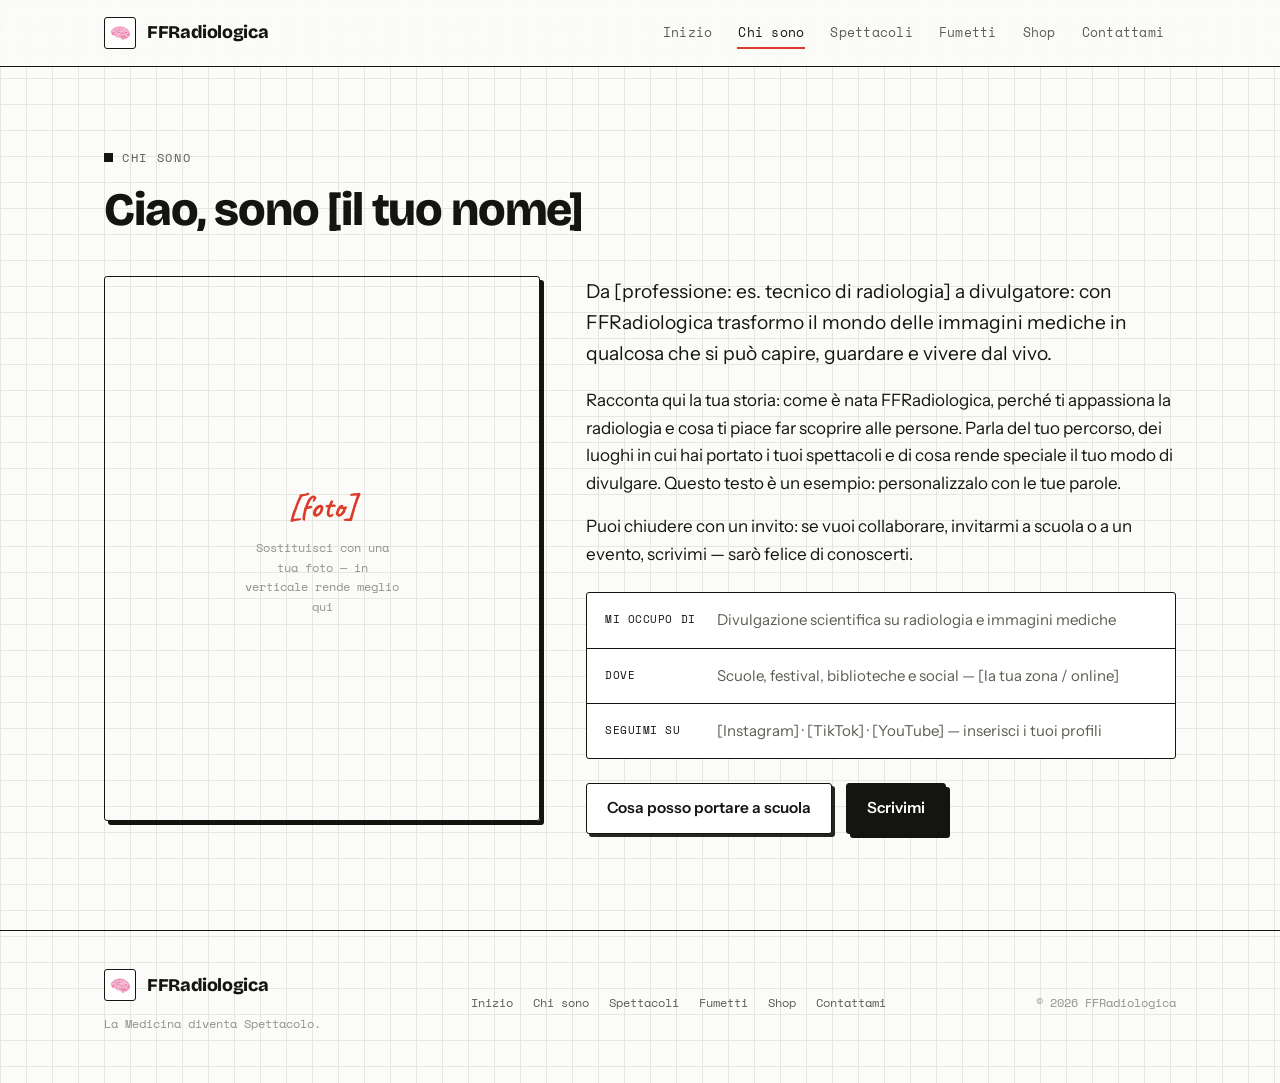
==== chi-sono.html @ 93a7fdf9 "Aggiornamento sito nuova struttura" ====
<!doctype html>
<html lang="it">
<head>
<meta charset="utf-8" />
<meta name="viewport" content="width=device-width, initial-scale=1" />
<title>FFRadiologica - Chi sono</title>
<meta name="description" content="FFRadiologica: divulgazione della medicina e della scienza con spettacoli dal vivo, video, fumetti e oggetti a tema." />
<link rel="icon" href="logo.png" />
<link rel="preconnect" href="https://fonts.googleapis.com" />
<link rel="preconnect" href="https://fonts.gstatic.com" crossorigin />
<link href="https://fonts.googleapis.com/css2?family=Bricolage+Grotesque:opsz,wght@12..96,400..800&family=Caveat:wght@500;600;700&family=Instrument+Sans:wght@400;500;600&family=Space+Mono:wght@400;700&display=swap" rel="stylesheet" />
<link rel="stylesheet" href="style.css" />
</head>
<body>

<header>
  <nav class="nav wrap">
    <a class="brand" href="index.html" aria-label="FFRadiologica - home">
      <span class="brand-mark" aria-hidden="true">
        <img class="brand-logo" src="logo.png" alt="">
      </span>
      <span>FFRadiologica</span>
    </a>
    <div class="menu" id="menu">
      <a href="index.html">Inizio</a>
      <a href="chi-sono.html" class="active">Chi sono</a>
      <a href="spettacoli.html">Spettacoli</a>
      <a href="fumetti.html">Fumetti</a>
      <a href="shop.html">Shop</a>
      <a href="contatti.html">Contattami</a>
    </div>
    <button class="burger" id="burger" aria-label="Apri il menu" aria-expanded="false">
      <svg viewBox="0 0 24 24" fill="none" stroke="currentColor" stroke-width="2" stroke-linecap="round"><line x1="4" y1="7" x2="20" y2="7"/><line x1="4" y1="12" x2="20" y2="12"/><line x1="4" y1="17" x2="20" y2="17"/></svg>
    </button>
  </nav>
</header>

<main>
<section class="page is-active" id="chisono">
  <div class="wrap">
    <div class="sec-head"><span class="eyebrow">Chi sono</span><h2>Ciao, sono [il tuo nome]</h2></div>
    <div class="about-grid">
      <div class="portrait"><div class="ph"><b>[foto]</b>Sostituisci con una tua foto — in verticale rende meglio qui</div></div>
      <div>
        <p class="lead" style="color:var(--ink);margin-bottom:18px">Da [professione: es. tecnico di radiologia] a divulgatore: con FFRadiologica trasformo il mondo delle immagini mediche in qualcosa che si può capire, guardare e vivere dal vivo.</p>
        <p>Racconta qui la tua storia: come è nata FFRadiologica, perché ti appassiona la radiologia e cosa ti piace far scoprire alle persone. Parla del tuo percorso, dei luoghi in cui hai portato i tuoi spettacoli e di cosa rende speciale il tuo modo di divulgare. Questo testo è un esempio: personalizzalo con le tue parole.</p>
        <p>Puoi chiudere con un invito: se vuoi collaborare, invitarmi a scuola o a un evento, scrivimi — sarò felice di conoscerti.</p>
        <div class="facts">
          <div class="fact"><span class="k">MI OCCUPO DI</span><span class="v">Divulgazione scientifica su radiologia e immagini mediche</span></div>
          <div class="fact"><span class="k">DOVE</span><span class="v">Scuole, festival, biblioteche e social — [la tua zona / online]</span></div>
          <div class="fact"><span class="k">SEGUIMI SU</span><span class="v">[Instagram] · [TikTok] · [YouTube] — inserisci i tuoi profili</span></div>
        </div>
        <div class="cta-row" style="margin-top:24px">
          <a class="btn btn-ghost" href="spettacoli.html">Cosa posso portare a scuola</a>
          <a class="btn btn-primary" href="contatti.html">Scrivimi</a>
        </div>
      </div>
    </div>
  </div>
</section>
</main>

<footer>
  <div class="wrap foot">
    <div>
      <div class="brand" style="cursor:default;margin-bottom:8px">
        <span class="brand-mark" aria-hidden="true"><img class="brand-logo" src="logo.png" alt=""></span>
        <span>FFRadiologica</span>
      </div>
      <small>La Medicina diventa Spettacolo.</small>
    </div>
    <nav class="foot-nav" aria-label="Navigazione a pie di pagina">
      <a href="index.html">Inizio</a><a href="chi-sono.html">Chi sono</a><a href="spettacoli.html">Spettacoli</a><a href="fumetti.html">Fumetti</a><a href="shop.html">Shop</a><a href="contatti.html">Contattami</a>
    </nav>
    <small>© 2026 FFRadiologica</small>
  </div>
</footer>

<script src="script.js"></script>
</body>
</html>
---- style.css ----
:root{
    --paper:#FBFBF9;
    --grid:#E7E7E1;
    --ink:#141410;
    --ink-2:#3A3A34;
    --ink-dim:#5C5C54;
    --ink-faint:#93938A;
    --line:#141410;
    --red:#DB3B28;
    --radius:3px;
    --maxw:1120px;
    --shadow:4px 4px 0 rgba(20,20,15,1);
    --shadow-sm:3px 3px 0 rgba(20,20,15,.92);
    --ease:cubic-bezier(.2,.7,.3,1);
  }
  *{box-sizing:border-box}
  html{scroll-behavior:smooth}
  body{
    margin:0;
    color:var(--ink);
    background-color:var(--paper);
    background-image:
      linear-gradient(var(--grid) 1px, transparent 1px),
      linear-gradient(90deg, var(--grid) 1px, transparent 1px);
    background-size:26px 26px;
    font-family:"Instrument Sans", system-ui, -apple-system, sans-serif;
    font-size:17px;line-height:1.62;
    -webkit-font-smoothing:antialiased;overflow-x:hidden;
  }
  a{color:inherit;text-decoration:none}
  img{max-width:100%;display:block}
  .wrap{width:100%;max-width:var(--maxw);margin:0 auto;padding:0 24px}
  .mono{font-family:"Space Mono",monospace}

  .eyebrow{
    font-family:"Space Mono",monospace;font-size:12px;letter-spacing:.14em;text-transform:uppercase;
    color:var(--ink-dim);display:inline-flex;align-items:center;gap:9px;
  }
  .eyebrow::before{content:"";width:9px;height:9px;background:var(--ink);flex:0 0 auto}

  h1,h2,h3{font-family:"Bricolage Grotesque",sans-serif;font-weight:800;line-height:1.02;margin:0;letter-spacing:-.025em}
  h1{font-size:clamp(2.5rem,6.6vw,4.7rem)}
  h2{font-size:clamp(1.9rem,3.8vw,2.9rem)}
  h3{font-size:1.2rem;font-weight:700;letter-spacing:-.015em}
  p{margin:0 0 1rem}
  .lead{font-size:clamp(1.05rem,1.5vw,1.2rem);color:var(--ink-dim);max-width:60ch}

  /* hand annotations */
  .hand{font-family:"Caveat",cursive;color:var(--red);font-weight:600;line-height:1}

  /* ---------- Header ---------- */
  header{position:sticky;top:0;z-index:60;background:rgba(251,251,249,.86);backdrop-filter:blur(6px);border-bottom:1.5px solid var(--ink)}
  .nav{display:flex;align-items:center;justify-content:space-between;height:66px}
  .brand{display:flex;align-items:center;gap:11px;font-family:"Bricolage Grotesque";font-weight:800;font-size:1.12rem;letter-spacing:-.02em;background:none;border:0;color:var(--ink);cursor:pointer;padding:0}
  .brand-mark{width:32px;height:32px;flex:0 0 auto;background:#fff;border:1.5px solid var(--ink);border-radius:var(--radius);display:grid;place-items:center}
  .brand-mark svg{width:19px;height:19px}
  .brand-logo{width:24px;height:24px;object-fit:contain}

  .menu{display:flex;align-items:center;gap:2px}
  .menu a{
    position:relative;font-family:"Space Mono",monospace;font-size:12.5px;letter-spacing:.02em;
    color:var(--ink-dim);padding:8px 12px;transition:color .18s var(--ease);
  }
  .menu a:hover{color:var(--ink)}
  .menu a.active{color:var(--ink)}
  .menu a.active::after{content:"";position:absolute;left:11px;right:11px;bottom:2px;height:2.5px;background:var(--red)}

  .burger{display:none;background:#fff;border:1.5px solid var(--ink);border-radius:var(--radius);width:42px;height:38px;cursor:pointer;color:var(--ink);align-items:center;justify-content:center}
  .burger svg{width:22px;height:22px}

  /* ---------- Buttons ---------- */
  .btn{
    display:inline-flex;align-items:center;gap:9px;cursor:pointer;
    font-family:"Instrument Sans";font-weight:600;font-size:.96rem;
    padding:12px 20px;border-radius:var(--radius);border:1.5px solid var(--ink);
    transition:transform .13s var(--ease),box-shadow .13s var(--ease),background .15s var(--ease),color .15s var(--ease);
  }
  .btn svg{width:16px;height:16px}
  .btn-primary{background:var(--ink);color:#fff;box-shadow:var(--shadow)}
  .btn-primary:hover{transform:translate(2px,2px);box-shadow:2px 2px 0 rgba(20,20,15,1)}
  .btn-primary:active{transform:translate(4px,4px);box-shadow:0 0 0 rgba(20,20,15,1)}
  .btn-donate{background:var(--red);color:#fff;box-shadow:var(--shadow)}
  .btn-donate:hover{transform:translate(2px,2px);box-shadow:2px 2px 0 rgba(20,20,15,1)}
  .btn-donate:active{transform:translate(4px,4px);box-shadow:0 0 0 rgba(20,20,15,1)}
  .btn-ghost{background:#fff;color:var(--ink);box-shadow:var(--shadow-sm)}
  .btn-ghost:hover{transform:translate(2px,2px);box-shadow:1px 1px 0 rgba(20,20,15,1)}
  .btn-ghost:active{transform:translate(3px,3px);box-shadow:0 0 0}

  /* ---------- Pages ---------- */
  main{min-height:calc(100vh - 66px)}
  .page{display:block;animation:fade .4s var(--ease)}
  @keyframes fade{from{opacity:0;transform:translateY(8px)}to{opacity:1;transform:none}}
  section{padding:76px 0}

  /* ---------- Hero ---------- */
  .hero{padding-top:64px;padding-bottom:56px}
  .hero-grid{display:grid;grid-template-columns:1.05fr .95fr;gap:56px;align-items:center}
  .hero h1{margin:20px 0 22px}
  .circled{position:relative;display:inline-block;white-space:nowrap;z-index:0}
  .circled::after{
    content:"";position:absolute;left:-.08em;right:-.08em;bottom:.04em;height:.46em;
    background:#F7D84A;z-index:-1;transform:scaleX(1);transform-origin:left center;
  }
  .cta-row{display:flex;flex-wrap:wrap;gap:14px;margin-top:30px}
  .foot-hint{margin-top:26px;color:var(--ink-faint);font-family:"Space Mono",monospace;font-size:12.5px}

  /* sketch frame */
  .sketch{position:relative;background:#fff;border:1.5px solid var(--ink);border-radius:var(--radius);box-shadow:var(--shadow);padding:16px}
  .sketch-inner{
    position:relative;border-radius:2px;overflow:hidden;aspect-ratio:5/6;
    background-image:linear-gradient(var(--grid) 1px,transparent 1px),linear-gradient(90deg,var(--grid) 1px,transparent 1px);
    background-size:26px 26px;background-position:center;
  }
  .sketch-inner svg.xray{position:absolute;inset:0;width:100%;height:100%}
  .xray .draw{fill:none;stroke:var(--ink);stroke-width:2.4;stroke-linecap:round;stroke-linejoin:round}
  .xray .vert{fill:var(--ink)}
  .xray .heart{fill:var(--red)}
  .xray .redcircle{fill:none;stroke:var(--red);stroke-width:2;stroke-linecap:round}
  .sk-tag{position:absolute;font-family:"Space Mono",monospace;font-size:10.5px;letter-spacing:.06em;color:var(--ink-dim)}
  .sk-tag.tl{top:10px;left:12px}
  .sk-tag.tr{top:10px;right:12px}
  .sk-tag.bl{bottom:10px;left:12px}
  .sk-hand{position:absolute;bottom:36px;right:14px;font-size:1.35rem;transform:rotate(-5deg)}
  .sketch-cap{margin-top:12px;text-align:center;font-family:"Space Mono",monospace;font-size:11.5px;color:var(--ink-faint)}

  /* ---------- Section head ---------- */
  .sec-head{max-width:64ch;margin-bottom:42px}
  .sec-head h2{margin:16px 0 14px}

  /* ---------- Cards ---------- */
  .grid{display:grid;gap:20px}
  .g-3{grid-template-columns:repeat(3,1fr)}
  .g-2{grid-template-columns:repeat(2,1fr)}

  .card{position:relative;background:#fff;border:1.5px solid var(--ink);border-radius:var(--radius);padding:24px;transition:transform .16s var(--ease),box-shadow .16s var(--ease)}
  .card:hover{transform:translate(-2px,-2px);box-shadow:var(--shadow)}
  .card .ic{width:40px;height:40px;border-radius:var(--radius);border:1.5px solid var(--ink);display:grid;place-items:center;margin-bottom:16px}
  .card .ic svg{width:21px;height:21px;stroke:var(--ink)}
  .card h3{margin-bottom:8px}
  .card p{color:var(--ink-dim);font-size:.95rem;margin:0}
  .card-link{margin-top:15px;display:inline-flex;align-items:center;gap:7px;font-family:"Space Mono",monospace;font-size:12.5px;color:var(--ink);cursor:pointer;background:none;border:0;padding:0;border-bottom:1.5px solid var(--ink)}
  .card-link svg{width:14px;height:14px;transition:transform .18s var(--ease)}
  .card-link:hover svg{transform:translateX(4px)}

  .taglist{display:flex;flex-wrap:wrap;gap:7px;margin-bottom:14px}
  .pill{font-family:"Space Mono",monospace;font-size:10.5px;letter-spacing:.05em;text-transform:uppercase;padding:4px 9px;border-radius:100px;border:1.5px solid var(--ink);color:var(--ink)}
  .pill.fill{background:var(--ink);color:#fff}

  /* placeholders reveal grid */
  .thumb{aspect-ratio:4/3;border-radius:2px;margin-bottom:16px;position:relative;border:1.5px dashed var(--ink);display:grid;place-items:center;background:transparent}
  .thumb span.ph{font-family:"Space Mono",monospace;font-size:11px;color:var(--ink-faint)}
  .thumb .num{position:absolute;top:8px;left:11px;font-family:"Bricolage Grotesque";font-weight:800;font-size:1.4rem;color:var(--ink);opacity:.14}
  .price{font-family:"Space Mono",monospace;font-size:12.5px;color:var(--ink-dim);margin-top:12px}

  /* ---------- About ---------- */
  .about-grid{display:grid;grid-template-columns:.85fr 1.15fr;gap:46px;align-items:start}
  .portrait{aspect-ratio:4/5;border-radius:var(--radius);position:relative;border:1.5px solid var(--ink);background:transparent;display:grid;place-items:center;text-align:center;box-shadow:var(--shadow)}
  .portrait .ph{font-family:"Space Mono",monospace;font-size:12px;color:var(--ink-faint);max-width:22ch}
  .portrait .ph b{display:block;font-family:"Caveat",cursive;color:var(--red);font-size:2rem;margin-bottom:6px;font-weight:700}
  .facts{display:grid;gap:0;margin-top:24px;border:1.5px solid var(--ink);border-radius:var(--radius);background:#fff}
  .fact{display:flex;gap:16px;padding:15px 18px;border-bottom:1.5px solid var(--ink)}
  .fact:last-child{border-bottom:0}
  .fact .k{font-family:"Space Mono",monospace;font-size:11px;color:var(--ink);white-space:nowrap;letter-spacing:.05em;padding-top:3px;min-width:96px}
  .fact .v{color:var(--ink-dim);font-size:.94rem}

  /* ---------- Banner ---------- */
  .banner{margin-top:8px;border:1.5px solid var(--ink);border-radius:var(--radius);background:#fff;box-shadow:var(--shadow);padding:38px 40px;display:flex;align-items:center;justify-content:space-between;gap:26px;flex-wrap:wrap}
  .banner h2{font-size:clamp(1.5rem,2.7vw,2rem)}
  .banner p{color:var(--ink-dim);margin:8px 0 0}

  /* ---------- Note box ---------- */
  .notebox{border:1.5px solid var(--ink);border-left:5px solid var(--red);border-radius:var(--radius);background:#fff;padding:18px 20px;display:flex;gap:14px;align-items:flex-start;margin-bottom:34px}
  .notebox svg{width:20px;height:20px;stroke:var(--ink);flex:0 0 auto;margin-top:2px}
  .notebox p{margin:0;color:var(--ink-dim);font-size:.95rem}
  .notebox b{color:var(--ink)}

  /* ---------- Contact ---------- */
  .contact-grid{display:grid;grid-template-columns:minmax(0,640px);gap:24px}
  .contact-card{background:#fff;border:1.5px solid var(--ink);border-radius:var(--radius);padding:30px}
  .contact-card h3{margin-bottom:6px}
  .contact-card>p{color:var(--ink-dim);font-size:.95rem}
  .clink{display:flex;align-items:center;gap:14px;padding:14px 16px;border:1.5px solid var(--ink);border-radius:var(--radius);margin-top:12px;transition:transform .15s var(--ease),box-shadow .15s var(--ease)}
  .clink:hover{transform:translate(-2px,-2px);box-shadow:var(--shadow-sm)}
  .clink .ci{width:38px;height:38px;border-radius:var(--radius);border:1.5px solid var(--ink);display:grid;place-items:center;flex:0 0 auto}
  .clink .ci svg{width:18px;height:18px;stroke:var(--ink)}
  .clink .ct b{display:block;font-family:"Instrument Sans";font-weight:600;font-size:.96rem}
  .clink .ct span{font-family:"Space Mono",monospace;font-size:12px;color:var(--ink-faint)}
  .text-highlight{background:linear-gradient(transparent 54%, #F7D84A 54%);padding:0 .05em}

  /* ---------- Footer ---------- */
  footer{border-top:1.5px solid var(--ink);padding:38px 0 46px;margin-top:20px}
  .foot{display:flex;justify-content:space-between;align-items:center;gap:22px;flex-wrap:wrap}
  .foot-nav{display:flex;gap:4px;flex-wrap:wrap}
  .foot-nav a{background:none;border:0;color:var(--ink-dim);cursor:pointer;font-family:"Space Mono",monospace;font-size:12px;padding:6px 8px;transition:color .18s}
  .foot-nav a:hover{color:var(--red)}
  .foot small{color:var(--ink-faint);font-family:"Space Mono",monospace;font-size:11.5px}

  a:focus-visible,button:focus-visible,.btn:focus-visible{outline:2.5px solid var(--ink);outline-offset:3px;border-radius:2px}

  /* ---------- Responsive ---------- */
  @media(max-width:860px){
    .menu{position:fixed;inset:66px 0 auto 0;flex-direction:column;align-items:stretch;gap:0;background:var(--paper);padding:12px 20px 20px;border-bottom:1.5px solid var(--ink);transform:translateY(-120%);transition:transform .3s var(--ease)}
    .menu.open{transform:translateY(0)}
    .menu a{padding:13px 12px;font-size:14px;border-bottom:1px solid var(--grid)}
    .menu a.active::after{left:12px;bottom:8px;width:22px;right:auto}
    .burger{display:inline-flex}
    .hero-grid{grid-template-columns:1fr;gap:38px}
    .sketch{order:-1;max-width:380px;margin:0 auto}
    .about-grid{grid-template-columns:1fr;gap:26px}
    .portrait{max-width:320px}
    .g-3,.g-2,.contact-grid{grid-template-columns:1fr}
    section{padding:54px 0}
    .banner{padding:28px}
  }
  @media(min-width:861px) and (max-width:1040px){ .g-3{grid-template-columns:repeat(2,1fr)} }

  @media(prefers-reduced-motion:no-preference){
    .xray .draw,.xray .redcircle{stroke-dasharray:900;stroke-dashoffset:900;animation:draw 2.4s var(--ease) forwards}
    .xray .draw:nth-of-type(2){animation-delay:.15s}
    .xray .redcircle{animation-delay:1.4s;animation-duration:1s}
    @keyframes draw{to{stroke-dashoffset:0}}
    .circled::after{transform:scaleX(0);animation:highlight 1.1s var(--ease) .35s forwards}
    @keyframes highlight{to{transform:scaleX(1)}}
  }
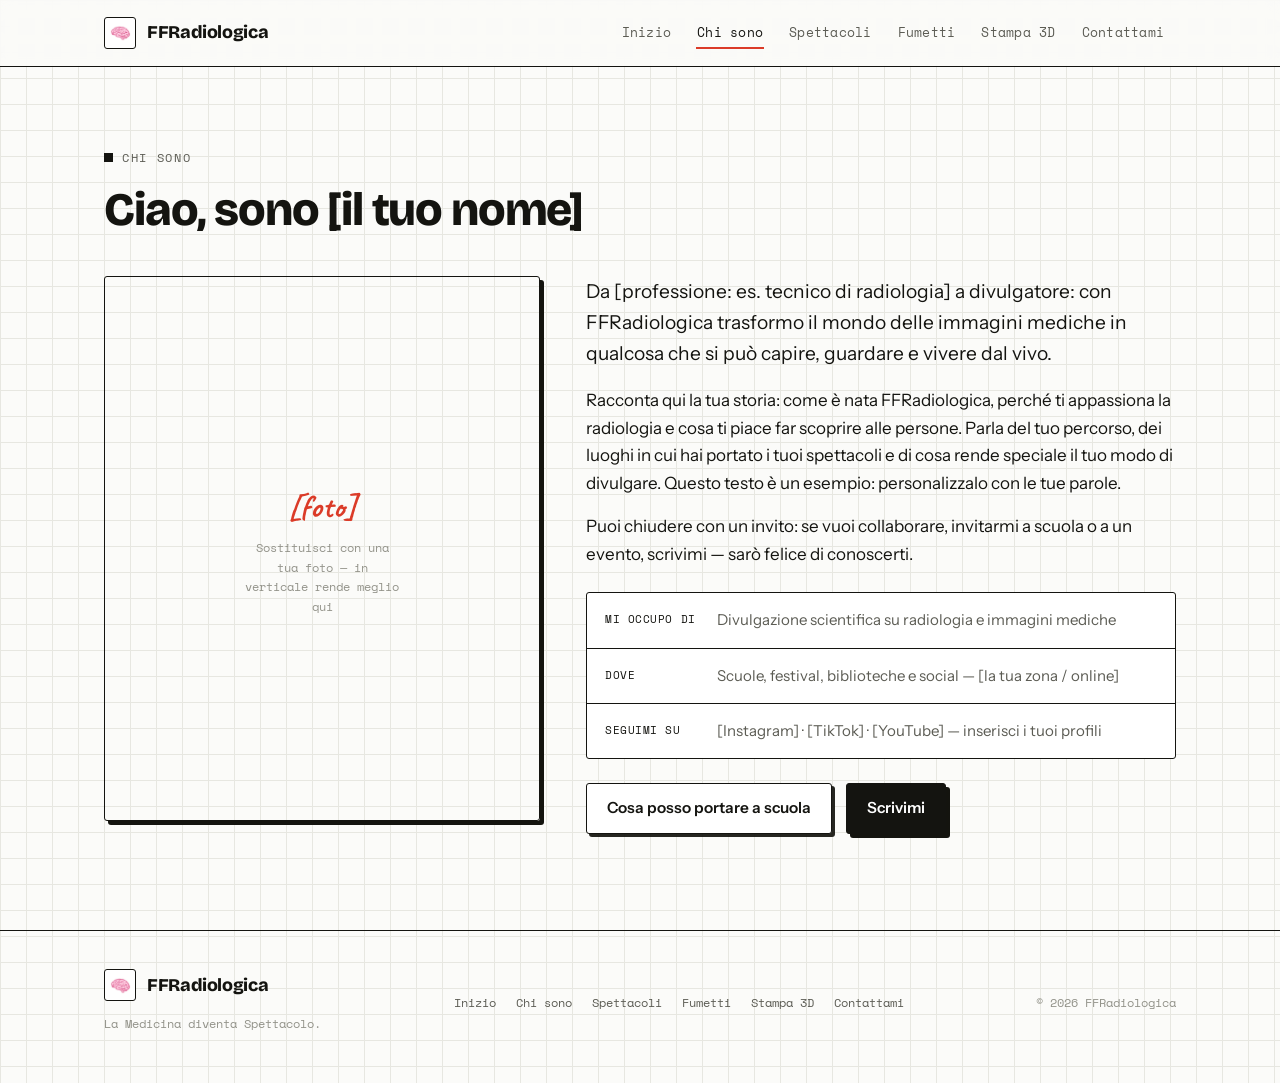
==== commit 4a38c9ba: "Aggiornamento sito13.7.3" ====
--- a/chi-sono.html
+++ b/chi-sono.html
@@ -5,7 +5,7 @@
 <meta name="viewport" content="width=device-width, initial-scale=1" />
 <title>FFRadiologica - Chi sono</title>
 <meta name="description" content="FFRadiologica: divulgazione della medicina e della scienza con spettacoli dal vivo, video, fumetti e oggetti a tema." />
-<link rel="icon" href="logo.png" />
+<link rel="icon" href="image/logo.png" />
 <link rel="preconnect" href="https://fonts.googleapis.com" />
 <link rel="preconnect" href="https://fonts.gstatic.com" crossorigin />
 <link href="https://fonts.googleapis.com/css2?family=Bricolage+Grotesque:opsz,wght@12..96,400..800&family=Caveat:wght@500;600;700&family=Instrument+Sans:wght@400;500;600&family=Space+Mono:wght@400;700&display=swap" rel="stylesheet" />
@@ -17,7 +17,7 @@
   <nav class="nav wrap">
     <a class="brand" href="index.html" aria-label="FFRadiologica - home">
       <span class="brand-mark" aria-hidden="true">
-        <img class="brand-logo" src="logo.png" alt="">
+        <img class="brand-logo" src="image/logo.png" alt="">
       </span>
       <span>FFRadiologica</span>
     </a>
@@ -26,7 +26,7 @@
       <a href="chi-sono.html" class="active">Chi sono</a>
       <a href="spettacoli.html">Spettacoli</a>
       <a href="fumetti.html">Fumetti</a>
-      <a href="shop.html">Shop</a>
+      <a href="shop.html">Stampa 3D</a>
       <a href="contatti.html">Contattami</a>
     </div>
     <button class="burger" id="burger" aria-label="Apri il menu" aria-expanded="false">
@@ -64,13 +64,13 @@
   <div class="wrap foot">
     <div>
       <div class="brand" style="cursor:default;margin-bottom:8px">
-        <span class="brand-mark" aria-hidden="true"><img class="brand-logo" src="logo.png" alt=""></span>
+        <span class="brand-mark" aria-hidden="true"><img class="brand-logo" src="image/logo.png" alt=""></span>
         <span>FFRadiologica</span>
       </div>
       <small>La Medicina diventa Spettacolo.</small>
     </div>
     <nav class="foot-nav" aria-label="Navigazione a pie di pagina">
-      <a href="index.html">Inizio</a><a href="chi-sono.html">Chi sono</a><a href="spettacoli.html">Spettacoli</a><a href="fumetti.html">Fumetti</a><a href="shop.html">Shop</a><a href="contatti.html">Contattami</a>
+      <a href="index.html">Inizio</a><a href="chi-sono.html">Chi sono</a><a href="spettacoli.html">Spettacoli</a><a href="fumetti.html">Fumetti</a><a href="shop.html">Stampa 3D</a><a href="contatti.html">Contattami</a>
     </nav>
     <small>© 2026 FFRadiologica</small>
   </div>
--- a/style.css
+++ b/style.css
@@ -148,6 +148,7 @@
 
   /* placeholders reveal grid */
   .thumb{aspect-ratio:4/3;border-radius:2px;margin-bottom:16px;position:relative;border:1.5px dashed var(--ink);display:grid;place-items:center;background:transparent}
+  .thumb img{width:100%;height:100%;object-fit:cover}
   .thumb span.ph{font-family:"Space Mono",monospace;font-size:11px;color:var(--ink-faint)}
   .thumb .num{position:absolute;top:8px;left:11px;font-family:"Bricolage Grotesque";font-weight:800;font-size:1.4rem;color:var(--ink);opacity:.14}
   .price{font-family:"Space Mono",monospace;font-size:12.5px;color:var(--ink-dim);margin-top:12px}
@@ -173,6 +174,8 @@
   .notebox svg{width:20px;height:20px;stroke:var(--ink);flex:0 0 auto;margin-top:2px}
   .notebox p{margin:0;color:var(--ink-dim);font-size:.95rem}
   .notebox b{color:var(--ink)}
+  .wide-note{width:100%;border:2px solid var(--ink);border-radius:var(--radius);background:#fff;padding:30px 34px;margin:30px 0 42px;box-shadow:var(--shadow)}
+  .wide-note p{margin:0;color:var(--ink-dim);max-width:none}
 
   /* ---------- Contact ---------- */
   .contact-grid{display:grid;grid-template-columns:minmax(0,640px);gap:24px}
@@ -185,7 +188,10 @@
   .clink .ci svg{width:18px;height:18px;stroke:var(--ink)}
   .clink .ct b{display:block;font-family:"Instrument Sans";font-weight:600;font-size:.96rem}
   .clink .ct span{font-family:"Space Mono",monospace;font-size:12px;color:var(--ink-faint)}
-  .text-highlight{background:linear-gradient(transparent 54%, #F7D84A 54%);padding:0 .05em}
+  .text-highlight{
+    background:linear-gradient(transparent 54%, #F7D84A 54%) left bottom / 100% 100% no-repeat;
+    padding:0 .05em;
+  }
 
   /* ---------- Footer ---------- */
   footer{border-top:1.5px solid var(--ink);padding:38px 0 46px;margin-top:20px}
@@ -211,6 +217,7 @@
     .g-3,.g-2,.contact-grid{grid-template-columns:1fr}
     section{padding:54px 0}
     .banner{padding:28px}
+    .wide-note{padding:24px}
   }
   @media(min-width:861px) and (max-width:1040px){ .g-3{grid-template-columns:repeat(2,1fr)} }
 
@@ -220,5 +227,7 @@
     .xray .redcircle{animation-delay:1.4s;animation-duration:1s}
     @keyframes draw{to{stroke-dashoffset:0}}
     .circled::after{transform:scaleX(0);animation:highlight 1.1s var(--ease) .35s forwards}
+    .text-highlight{background-size:0 100%;animation:textHighlight 1.1s var(--ease) .25s forwards}
     @keyframes highlight{to{transform:scaleX(1)}}
-  }
+    @keyframes textHighlight{to{background-size:100% 100%}}
+  }
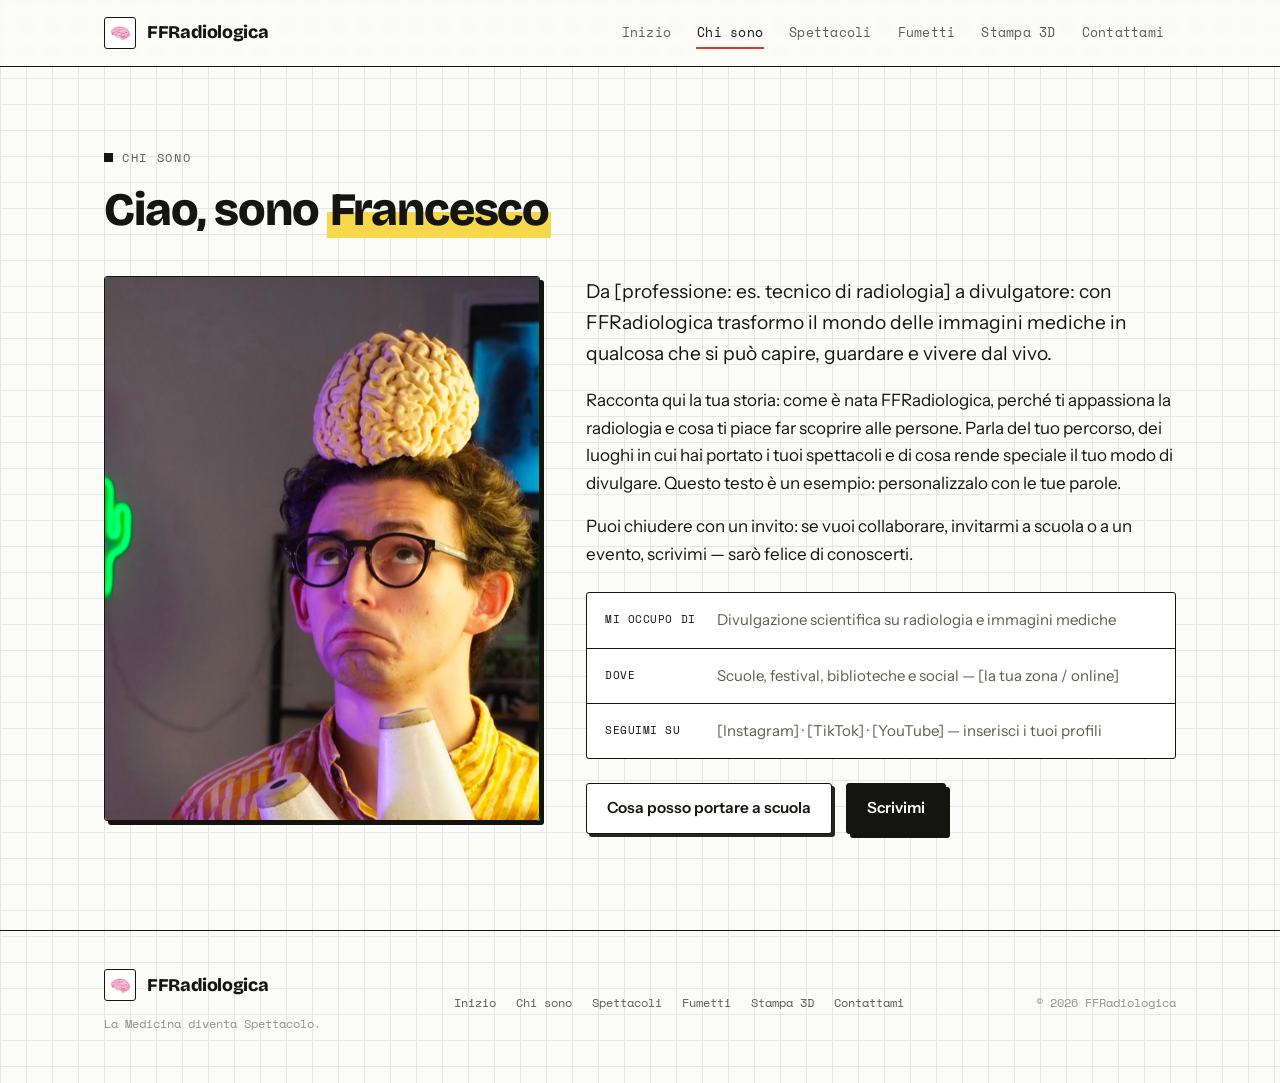
==== commit fe0fd91f: "Aggiornamento sito13.7.6" ====
--- a/chi-sono.html
+++ b/chi-sono.html
@@ -38,9 +38,9 @@
 <main>
 <section class="page is-active" id="chisono">
   <div class="wrap">
-    <div class="sec-head"><span class="eyebrow">Chi sono</span><h2>Ciao, sono [il tuo nome]</h2></div>
+    <div class="sec-head"><span class="eyebrow">Chi sono</span><h2>Ciao, sono <span class="text-highlight">Francesco</span></h2></div>
     <div class="about-grid">
-      <div class="portrait"><div class="ph"><b>[foto]</b>Sostituisci con una tua foto — in verticale rende meglio qui</div></div>
+      <div class="portrait"><img src="image/mia-foto.jpg" alt="Francesco di FFRadiologica"></div>
       <div>
         <p class="lead" style="color:var(--ink);margin-bottom:18px">Da [professione: es. tecnico di radiologia] a divulgatore: con FFRadiologica trasformo il mondo delle immagini mediche in qualcosa che si può capire, guardare e vivere dal vivo.</p>
         <p>Racconta qui la tua storia: come è nata FFRadiologica, perché ti appassiona la radiologia e cosa ti piace far scoprire alle persone. Parla del tuo percorso, dei luoghi in cui hai portato i tuoi spettacoli e di cosa rende speciale il tuo modo di divulgare. Questo testo è un esempio: personalizzalo con le tue parole.</p>
--- a/style.css
+++ b/style.css
@@ -112,6 +112,7 @@
     background-size:26px 26px;background-position:center;
   }
   .sketch-inner svg.xray{position:absolute;inset:0;width:100%;height:100%}
+  .hero-video{position:absolute;inset:0;width:100%;height:100%;object-fit:contain;background:#fff}
   .xray .draw{fill:none;stroke:var(--ink);stroke-width:2.4;stroke-linecap:round;stroke-linejoin:round}
   .xray .vert{fill:var(--ink)}
   .xray .heart{fill:var(--red)}
@@ -155,7 +156,8 @@
 
   /* ---------- About ---------- */
   .about-grid{display:grid;grid-template-columns:.85fr 1.15fr;gap:46px;align-items:start}
-  .portrait{aspect-ratio:4/5;border-radius:var(--radius);position:relative;border:1.5px solid var(--ink);background:transparent;display:grid;place-items:center;text-align:center;box-shadow:var(--shadow)}
+  .portrait{aspect-ratio:4/5;border-radius:var(--radius);position:relative;border:1.5px solid var(--ink);background:transparent;display:grid;place-items:center;text-align:center;box-shadow:var(--shadow);overflow:hidden}
+  .portrait img{width:100%;height:100%;object-fit:cover}
   .portrait .ph{font-family:"Space Mono",monospace;font-size:12px;color:var(--ink-faint);max-width:22ch}
   .portrait .ph b{display:block;font-family:"Caveat",cursive;color:var(--red);font-size:2rem;margin-bottom:6px;font-weight:700}
   .facts{display:grid;gap:0;margin-top:24px;border:1.5px solid var(--ink);border-radius:var(--radius);background:#fff}
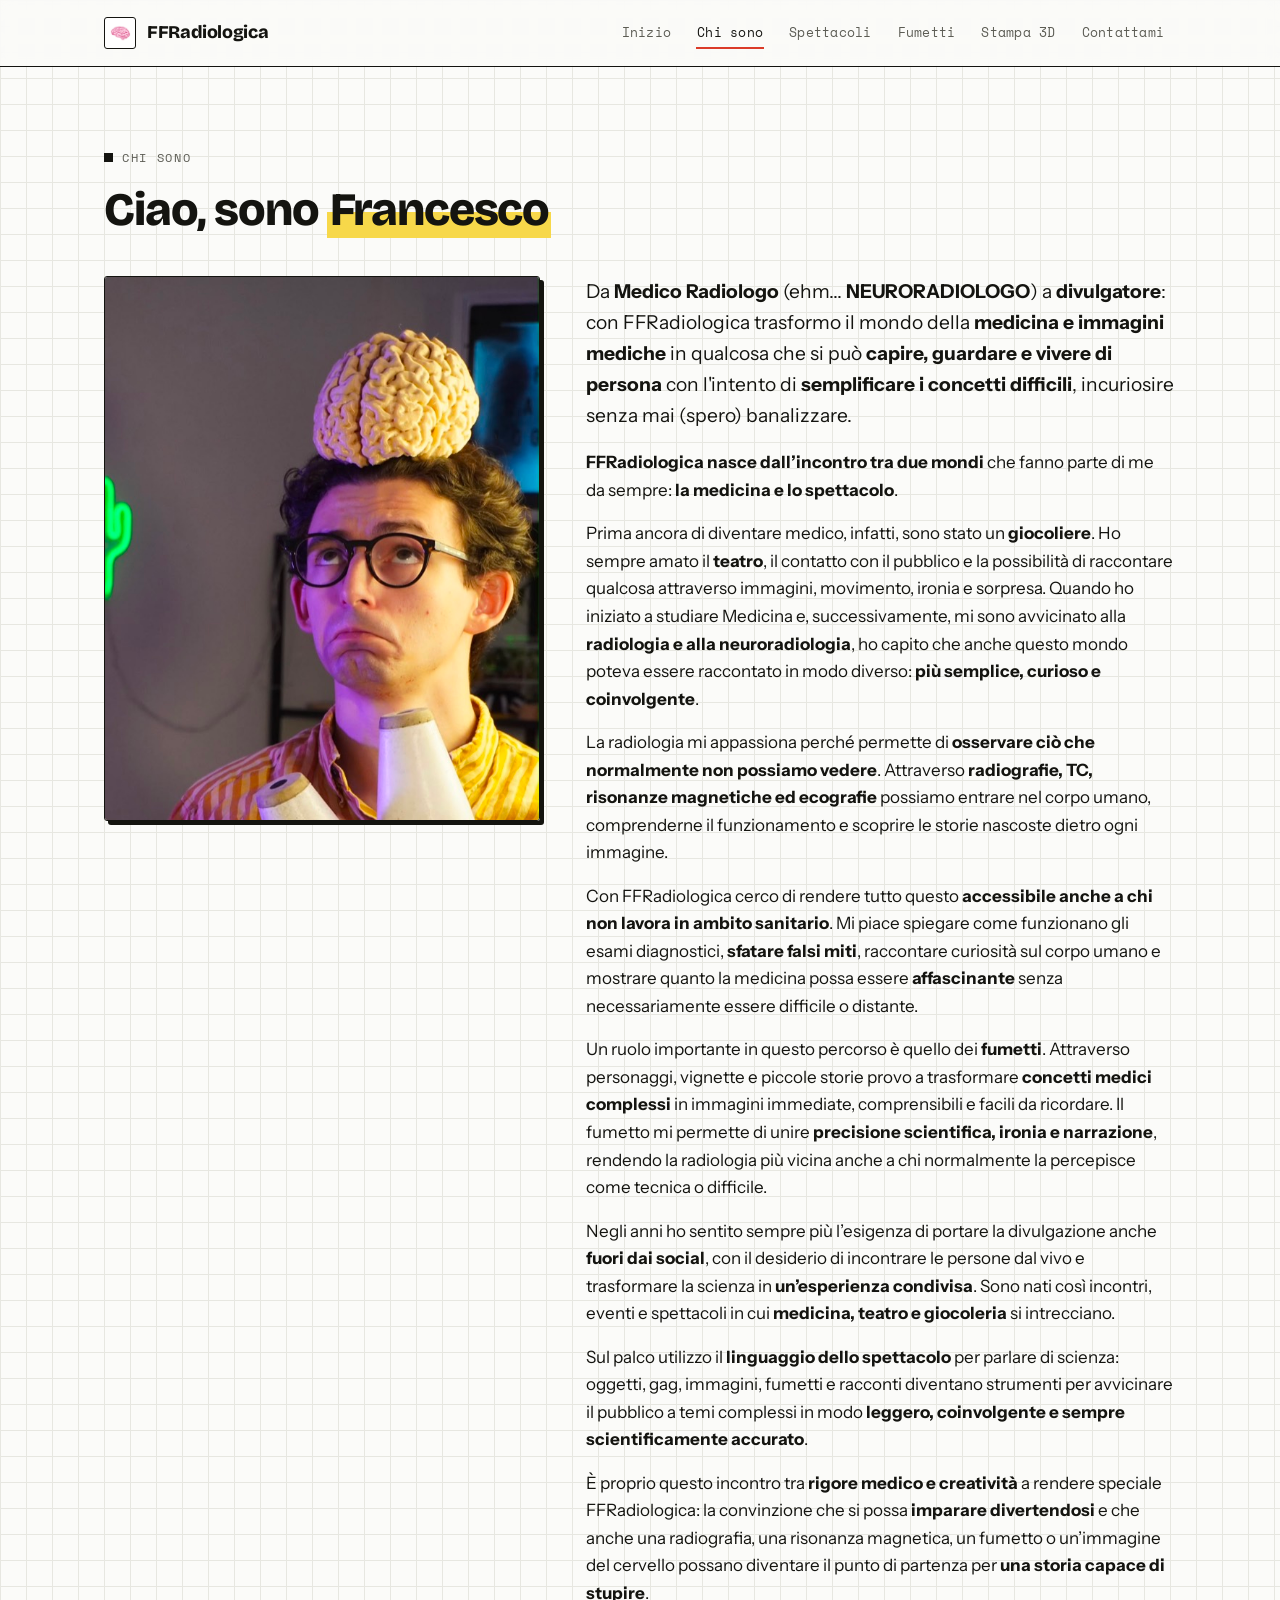
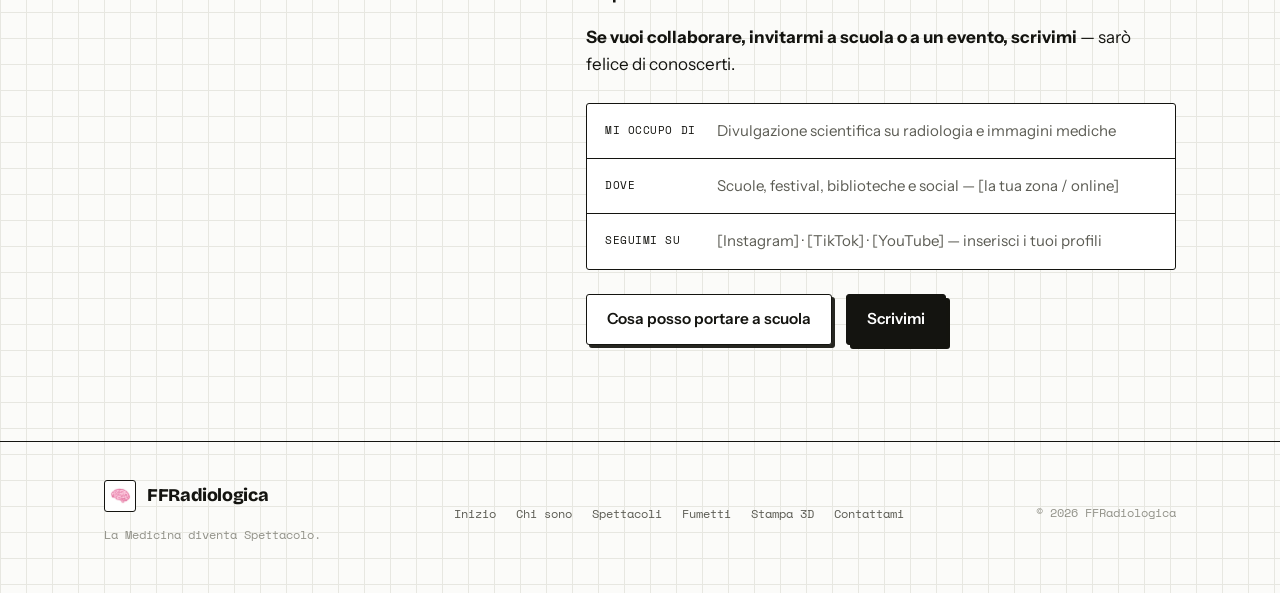
==== commit bc559da0: "Aggiornamento sito13.7.10" ====
--- a/chi-sono.html
+++ b/chi-sono.html
@@ -42,9 +42,16 @@
     <div class="about-grid">
       <div class="portrait"><img src="image/mia-foto.jpg" alt="Francesco di FFRadiologica"></div>
       <div>
-        <p class="lead" style="color:var(--ink);margin-bottom:18px">Da [professione: es. tecnico di radiologia] a divulgatore: con FFRadiologica trasformo il mondo delle immagini mediche in qualcosa che si può capire, guardare e vivere dal vivo.</p>
-        <p>Racconta qui la tua storia: come è nata FFRadiologica, perché ti appassiona la radiologia e cosa ti piace far scoprire alle persone. Parla del tuo percorso, dei luoghi in cui hai portato i tuoi spettacoli e di cosa rende speciale il tuo modo di divulgare. Questo testo è un esempio: personalizzalo con le tue parole.</p>
-        <p>Puoi chiudere con un invito: se vuoi collaborare, invitarmi a scuola o a un evento, scrivimi — sarò felice di conoscerti.</p>
+        <p class="lead" style="color:var(--ink);margin-bottom:18px">Da <strong>Medico Radiologo</strong> (ehm... <strong>NEURORADIOLOGO</strong>) a <strong>divulgatore</strong>: con FFRadiologica trasformo il mondo della <strong>medicina e immagini mediche</strong> in qualcosa che si può <strong>capire, guardare e vivere di persona</strong> con l'intento di <strong>semplificare i concetti difficili</strong>, incuriosire senza mai (spero) banalizzare.</p>
+        <p><strong>FFRadiologica nasce dall’incontro tra due mondi</strong> che fanno parte di me da sempre: <strong>la medicina e lo spettacolo</strong>.</p>
+        <p>Prima ancora di diventare medico, infatti, sono stato un <strong>giocoliere</strong>. Ho sempre amato il <strong>teatro</strong>, il contatto con il pubblico e la possibilità di raccontare qualcosa attraverso immagini, movimento, ironia e sorpresa. Quando ho iniziato a studiare Medicina e, successivamente, mi sono avvicinato alla <strong>radiologia e alla neuroradiologia</strong>, ho capito che anche questo mondo poteva essere raccontato in modo diverso: <strong>più semplice, curioso e coinvolgente</strong>.</p>
+        <p>La radiologia mi appassiona perché permette di <strong>osservare ciò che normalmente non possiamo vedere</strong>. Attraverso <strong>radiografie, TC, risonanze magnetiche ed ecografie</strong> possiamo entrare nel corpo umano, comprenderne il funzionamento e scoprire le storie nascoste dietro ogni immagine.</p>
+        <p>Con FFRadiologica cerco di rendere tutto questo <strong>accessibile anche a chi non lavora in ambito sanitario</strong>. Mi piace spiegare come funzionano gli esami diagnostici, <strong>sfatare falsi miti</strong>, raccontare curiosità sul corpo umano e mostrare quanto la medicina possa essere <strong>affascinante</strong> senza necessariamente essere difficile o distante.</p>
+        <p>Un ruolo importante in questo percorso è quello dei <strong>fumetti</strong>. Attraverso personaggi, vignette e piccole storie provo a trasformare <strong>concetti medici complessi</strong> in immagini immediate, comprensibili e facili da ricordare. Il fumetto mi permette di unire <strong>precisione scientifica, ironia e narrazione</strong>, rendendo la radiologia più vicina anche a chi normalmente la percepisce come tecnica o difficile.</p>
+        <p>Negli anni ho sentito sempre più l’esigenza di portare la divulgazione anche <strong>fuori dai social</strong>, con il desiderio di incontrare le persone dal vivo e trasformare la scienza in <strong>un’esperienza condivisa</strong>. Sono nati così incontri, eventi e spettacoli in cui <strong>medicina, teatro e giocoleria</strong> si intrecciano.</p>
+        <p>Sul palco utilizzo il <strong>linguaggio dello spettacolo</strong> per parlare di scienza: oggetti, gag, immagini, fumetti e racconti diventano strumenti per avvicinare il pubblico a temi complessi in modo <strong>leggero, coinvolgente e sempre scientificamente accurato</strong>.</p>
+        <p>È proprio questo incontro tra <strong>rigore medico e creatività</strong> a rendere speciale FFRadiologica: la convinzione che si possa <strong>imparare divertendosi</strong> e che anche una radiografia, una risonanza magnetica, un fumetto o un’immagine del cervello possano diventare il punto di partenza per <strong>una storia capace di stupire</strong>.</p>
+        <p><strong>Se vuoi collaborare, invitarmi a scuola o a un evento, scrivimi</strong> — sarò felice di conoscerti.</p>
         <div class="facts">
           <div class="fact"><span class="k">MI OCCUPO DI</span><span class="v">Divulgazione scientifica su radiologia e immagini mediche</span></div>
           <div class="fact"><span class="k">DOVE</span><span class="v">Scuole, festival, biblioteche e social — [la tua zona / online]</span></div>
--- a/style.css
+++ b/style.css
@@ -105,9 +105,9 @@
   .foot-hint{margin-top:26px;color:var(--ink-faint);font-family:"Space Mono",monospace;font-size:12.5px}
 
   /* sketch frame */
-  .sketch{position:relative;background:#fff;border:1.5px solid var(--ink);border-radius:var(--radius);box-shadow:var(--shadow);padding:16px}
+  .sketch{position:relative;width:100%;min-width:0;background:#fff;border:1.5px solid var(--ink);border-radius:var(--radius);box-shadow:var(--shadow);padding:16px}
   .sketch-inner{
-    position:relative;border-radius:2px;overflow:hidden;aspect-ratio:5/6;
+    position:relative;width:100%;border-radius:2px;overflow:hidden;aspect-ratio:5/6;
     background-image:linear-gradient(var(--grid) 1px,transparent 1px),linear-gradient(90deg,var(--grid) 1px,transparent 1px);
     background-size:26px 26px;background-position:center;
   }
@@ -213,7 +213,8 @@
     .menu a.active::after{left:12px;bottom:8px;width:22px;right:auto}
     .burger{display:inline-flex}
     .hero-grid{grid-template-columns:1fr;gap:38px}
-    .sketch{order:-1;max-width:380px;margin:0 auto}
+    .sketch{order:-1;width:min(100%, 380px);max-width:none;justify-self:center;margin:0 auto}
+    .hero .sketch{width:calc(100vw - 48px)}
     .about-grid{grid-template-columns:1fr;gap:26px}
     .portrait{max-width:320px}
     .g-3,.g-2,.contact-grid{grid-template-columns:1fr}
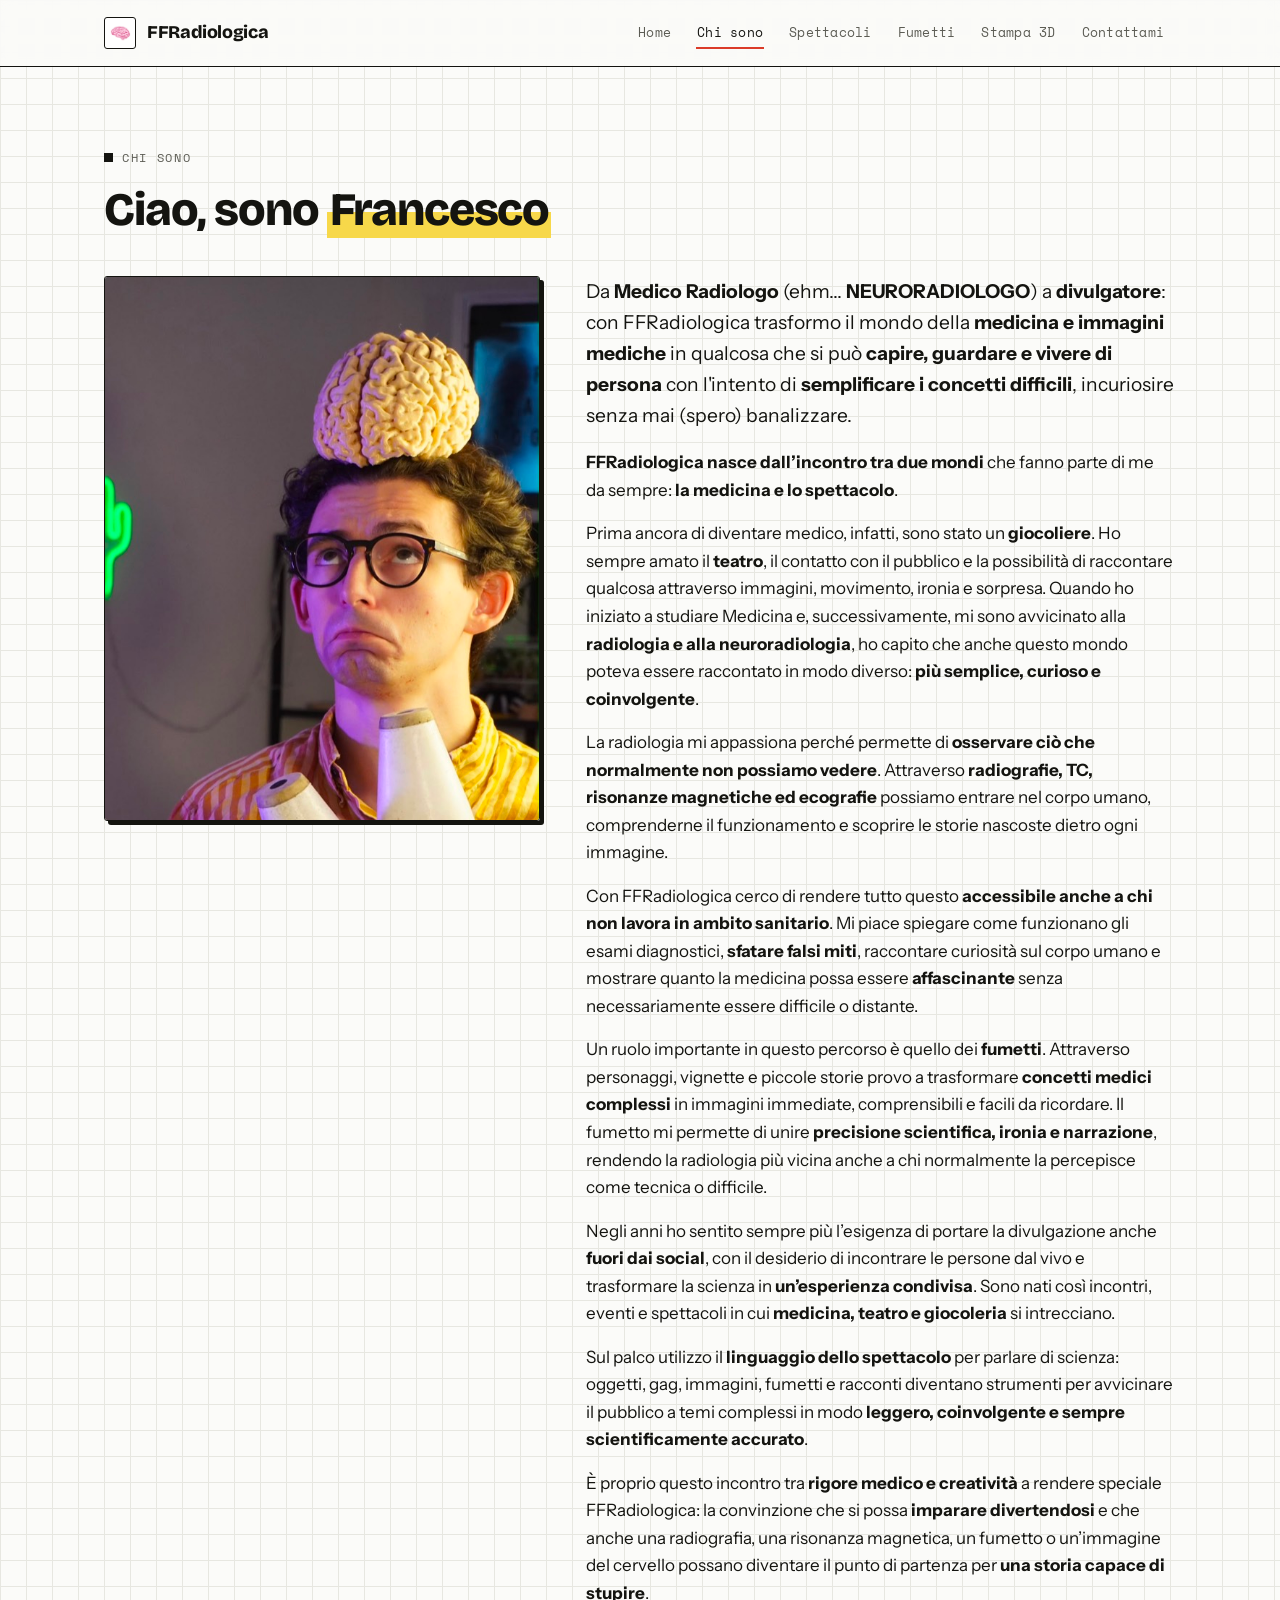
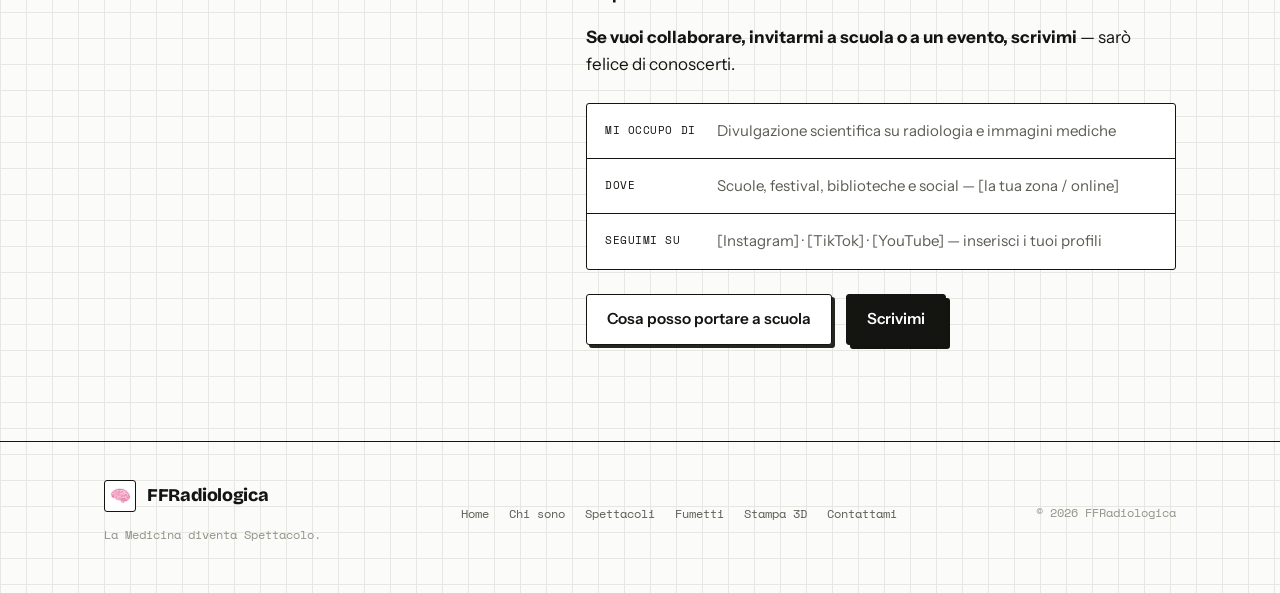
==== commit 9622710e: "Aggiornamento sito13.7.11" ====
--- a/chi-sono.html
+++ b/chi-sono.html
@@ -22,7 +22,7 @@
       <span>FFRadiologica</span>
     </a>
     <div class="menu" id="menu">
-      <a href="index.html">Inizio</a>
+      <a href="index.html">Home</a>
       <a href="chi-sono.html" class="active">Chi sono</a>
       <a href="spettacoli.html">Spettacoli</a>
       <a href="fumetti.html">Fumetti</a>
@@ -77,7 +77,7 @@
       <small>La Medicina diventa Spettacolo.</small>
     </div>
     <nav class="foot-nav" aria-label="Navigazione a pie di pagina">
-      <a href="index.html">Inizio</a><a href="chi-sono.html">Chi sono</a><a href="spettacoli.html">Spettacoli</a><a href="fumetti.html">Fumetti</a><a href="shop.html">Stampa 3D</a><a href="contatti.html">Contattami</a>
+      <a href="index.html">Home</a><a href="chi-sono.html">Chi sono</a><a href="spettacoli.html">Spettacoli</a><a href="fumetti.html">Fumetti</a><a href="shop.html">Stampa 3D</a><a href="contatti.html">Contattami</a>
     </nav>
     <small>© 2026 FFRadiologica</small>
   </div>
--- a/style.css
+++ b/style.css
@@ -44,6 +44,7 @@
   h3{font-size:1.2rem;font-weight:700;letter-spacing:-.015em}
   p{margin:0 0 1rem}
   .lead{font-size:clamp(1.05rem,1.5vw,1.2rem);color:var(--ink-dim);max-width:60ch}
+  .support-hint{margin-top:22px;margin-bottom:-10px;font-family:"Space Mono",monospace;font-size:13px;font-weight:700;color:var(--red)}
 
   /* hand annotations */
   .hand{font-family:"Caveat",cursive;color:var(--red);font-weight:600;line-height:1}
@@ -102,6 +103,10 @@
     background:#F7D84A;z-index:-1;transform:scaleX(1);transform-origin:left center;
   }
   .cta-row{display:flex;flex-wrap:wrap;gap:14px;margin-top:30px}
+  .hero .cta-row{--hero-cta-width:260px}
+  .hero .cta-row .btn-donate,
+  .hero .cta-row .btn-break{width:min(100%,var(--hero-cta-width));justify-content:center}
+  .hero .cta-row .cta-break{flex-basis:100%;height:0}
   .foot-hint{margin-top:26px;color:var(--ink-faint);font-family:"Space Mono",monospace;font-size:12.5px}
 
   /* sketch frame */
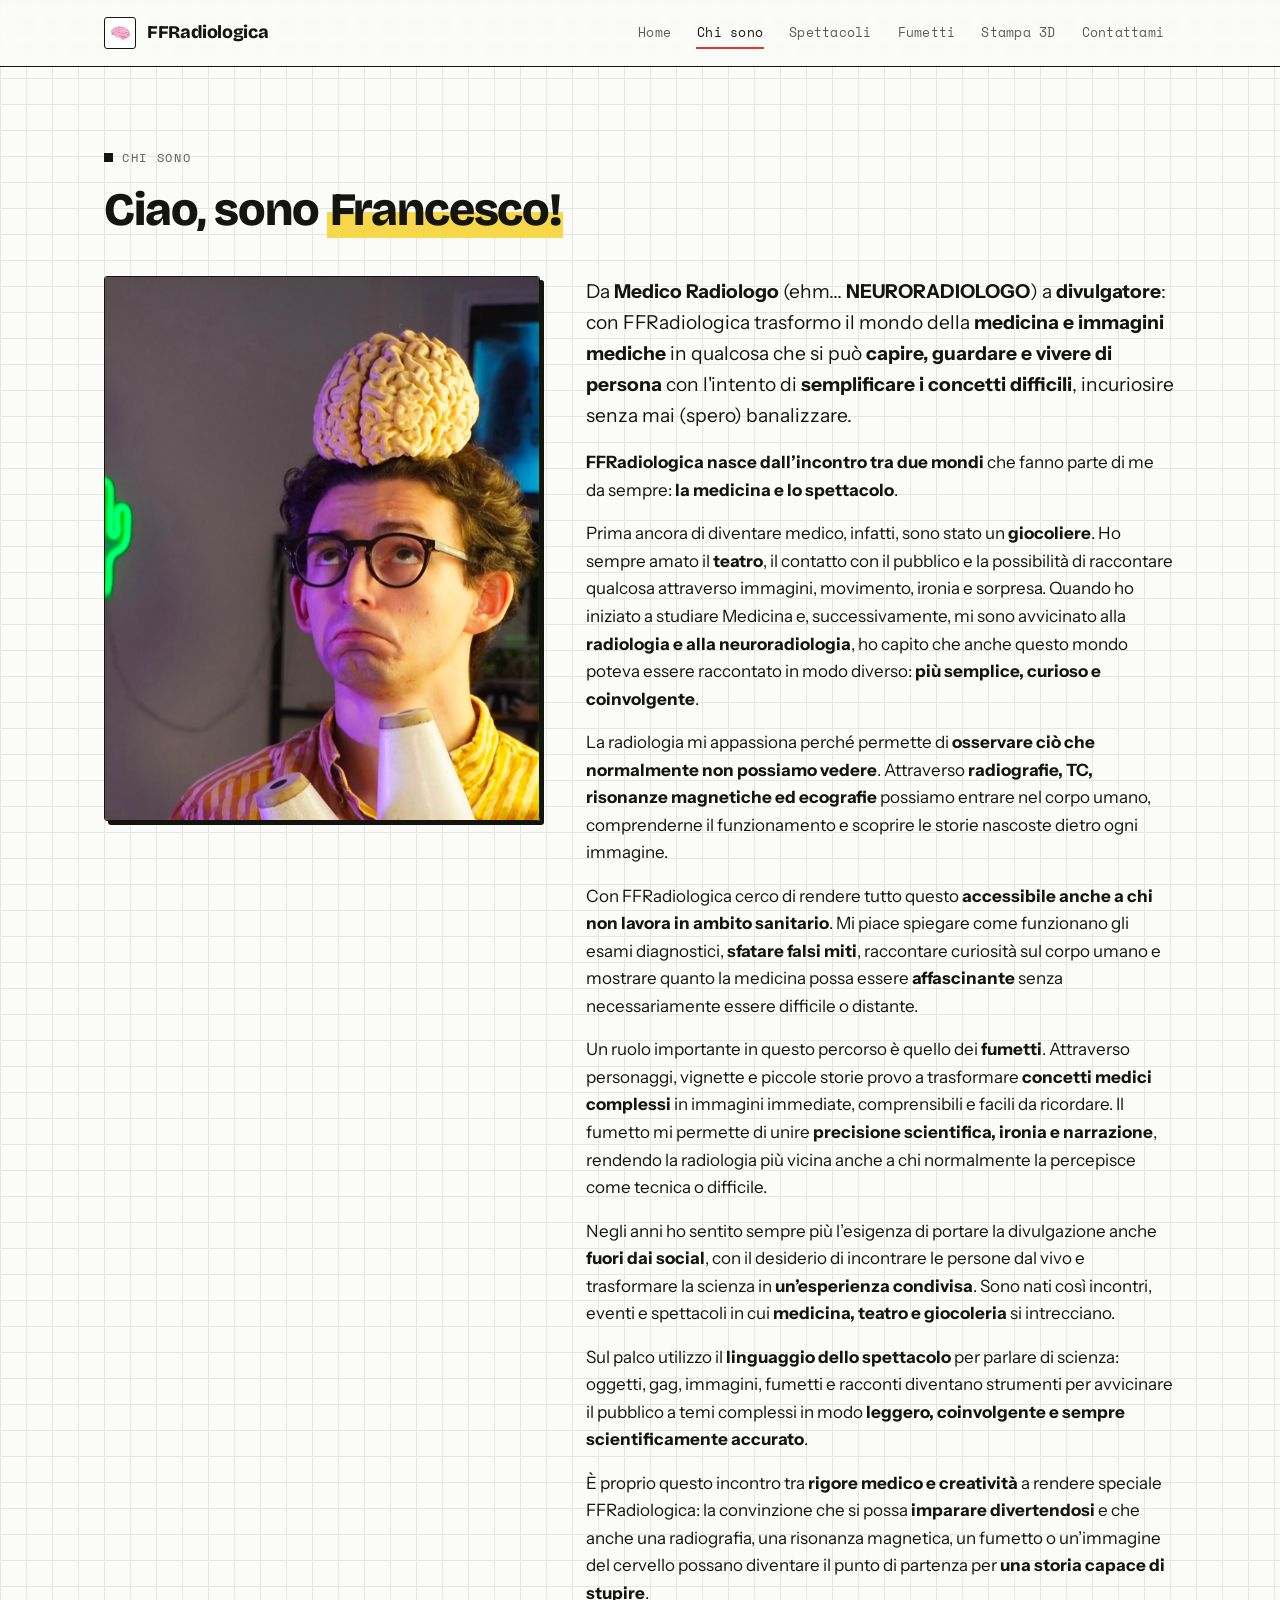
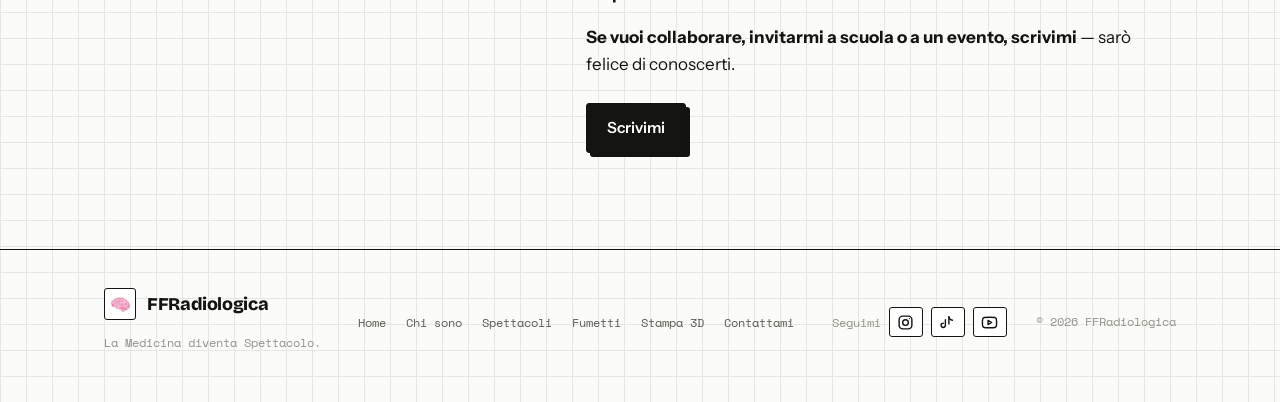
==== commit d0cfc5b7: "Aggiornamento sito13.7.12" ====
--- a/chi-sono.html
+++ b/chi-sono.html
@@ -38,7 +38,7 @@
 <main>
 <section class="page is-active" id="chisono">
   <div class="wrap">
-    <div class="sec-head"><span class="eyebrow">Chi sono</span><h2>Ciao, sono <span class="text-highlight">Francesco</span></h2></div>
+    <div class="sec-head"><span class="eyebrow">Chi sono</span><h2>Ciao, sono <span class="text-highlight">Francesco!</span></h2></div>
     <div class="about-grid">
       <div class="portrait"><img src="image/mia-foto.jpg" alt="Francesco di FFRadiologica"></div>
       <div>
@@ -52,13 +52,7 @@
         <p>Sul palco utilizzo il <strong>linguaggio dello spettacolo</strong> per parlare di scienza: oggetti, gag, immagini, fumetti e racconti diventano strumenti per avvicinare il pubblico a temi complessi in modo <strong>leggero, coinvolgente e sempre scientificamente accurato</strong>.</p>
         <p>È proprio questo incontro tra <strong>rigore medico e creatività</strong> a rendere speciale FFRadiologica: la convinzione che si possa <strong>imparare divertendosi</strong> e che anche una radiografia, una risonanza magnetica, un fumetto o un’immagine del cervello possano diventare il punto di partenza per <strong>una storia capace di stupire</strong>.</p>
         <p><strong>Se vuoi collaborare, invitarmi a scuola o a un evento, scrivimi</strong> — sarò felice di conoscerti.</p>
-        <div class="facts">
-          <div class="fact"><span class="k">MI OCCUPO DI</span><span class="v">Divulgazione scientifica su radiologia e immagini mediche</span></div>
-          <div class="fact"><span class="k">DOVE</span><span class="v">Scuole, festival, biblioteche e social — [la tua zona / online]</span></div>
-          <div class="fact"><span class="k">SEGUIMI SU</span><span class="v">[Instagram] · [TikTok] · [YouTube] — inserisci i tuoi profili</span></div>
-        </div>
         <div class="cta-row" style="margin-top:24px">
-          <a class="btn btn-ghost" href="spettacoli.html">Cosa posso portare a scuola</a>
           <a class="btn btn-primary" href="contatti.html">Scrivimi</a>
         </div>
       </div>
@@ -79,6 +73,12 @@
     <nav class="foot-nav" aria-label="Navigazione a pie di pagina">
       <a href="index.html">Home</a><a href="chi-sono.html">Chi sono</a><a href="spettacoli.html">Spettacoli</a><a href="fumetti.html">Fumetti</a><a href="shop.html">Stampa 3D</a><a href="contatti.html">Contattami</a>
     </nav>
+    <nav class="foot-social" aria-label="Contatti social">
+      <span>Seguimi</span>
+      <a href="https://www.instagram.com/ffradiologica/" target="_blank" rel="noopener" aria-label="Instagram FFRadiologica"><svg viewBox="0 0 24 24" fill="none" stroke-width="2" stroke-linecap="round" stroke-linejoin="round"><rect x="3" y="3" width="18" height="18" rx="5"/><circle cx="12" cy="12" r="4"/><circle cx="17.5" cy="6.5" r="1" fill="currentColor" stroke="none"/></svg></a>
+      <a href="https://www.tiktok.com/@ffradiologica" target="_blank" rel="noopener" aria-label="TikTok FFRadiologica"><svg viewBox="0 0 24 24" fill="none" stroke-width="2" stroke-linecap="round" stroke-linejoin="round"><path d="M9 8v8a3 3 0 11-3-3M14 4c.5 3 2.5 4.5 5 4.8"/><path d="M14 4v10"/></svg></a>
+      <a href="https://www.youtube.com/@FFRadiologica" target="_blank" rel="noopener" aria-label="YouTube FFRadiologica"><svg viewBox="0 0 24 24" fill="none" stroke-width="2" stroke-linecap="round" stroke-linejoin="round"><path d="M22 12s0-3.4-.4-5a2.8 2.8 0 0 0-2-2C17.9 4.5 12 4.5 12 4.5s-5.9 0-7.6.5a2.8 2.8 0 0 0-2 2C2 8.6 2 12 2 12s0 3.4.4 5a2.8 2.8 0 0 0 2 2c1.7.5 7.6.5 7.6.5s5.9 0 7.6-.5a2.8 2.8 0 0 0 2-2c.4-1.6.4-5 .4-5z"/><path d="M10 9l5 3-5 3z"/></svg></a>
+    </nav>
     <small>© 2026 FFRadiologica</small>
   </div>
 </footer>
--- a/style.css
+++ b/style.css
@@ -147,6 +147,11 @@
   .card-link{margin-top:15px;display:inline-flex;align-items:center;gap:7px;font-family:"Space Mono",monospace;font-size:12.5px;color:var(--ink);cursor:pointer;background:none;border:0;padding:0;border-bottom:1.5px solid var(--ink)}
   .card-link svg{width:14px;height:14px;transition:transform .18s var(--ease)}
   .card-link:hover svg{transform:translateX(4px)}
+  .card-status{margin-top:15px;margin-bottom:0;font-family:"Space Mono",monospace;font-size:12.5px;color:var(--ink-faint)}
+  .split-cta{display:grid;grid-template-columns:repeat(2,minmax(0,1fr));gap:20px;margin-top:26px}
+  .cta-panel{background:#fff;border:1.5px solid var(--ink);border-radius:var(--radius);box-shadow:var(--shadow);padding:28px}
+  .cta-panel h2{font-size:clamp(1.45rem,2.4vw,2rem);margin-bottom:12px}
+  .cta-panel p{color:var(--ink-dim);margin-bottom:18px}
 
   .taglist{display:flex;flex-wrap:wrap;gap:7px;margin-bottom:14px}
   .pill{font-family:"Space Mono",monospace;font-size:10.5px;letter-spacing:.05em;text-transform:uppercase;padding:4px 9px;border-radius:100px;border:1.5px solid var(--ink);color:var(--ink)}
@@ -155,6 +160,8 @@
   /* placeholders reveal grid */
   .thumb{aspect-ratio:4/3;border-radius:2px;margin-bottom:16px;position:relative;border:1.5px dashed var(--ink);display:grid;place-items:center;background:transparent}
   .thumb img{width:100%;height:100%;object-fit:cover}
+  .comic-thumb{border-style:solid;overflow:hidden;transition:transform .15s var(--ease),box-shadow .15s var(--ease)}
+  .comic-thumb:hover{transform:translate(-1px,-1px);box-shadow:var(--shadow-sm)}
   .thumb span.ph{font-family:"Space Mono",monospace;font-size:11px;color:var(--ink-faint)}
   .thumb .num{position:absolute;top:8px;left:11px;font-family:"Bricolage Grotesque";font-weight:800;font-size:1.4rem;color:var(--ink);opacity:.14}
   .price{font-family:"Space Mono",monospace;font-size:12.5px;color:var(--ink-dim);margin-top:12px}
@@ -206,6 +213,11 @@
   .foot-nav{display:flex;gap:4px;flex-wrap:wrap}
   .foot-nav a{background:none;border:0;color:var(--ink-dim);cursor:pointer;font-family:"Space Mono",monospace;font-size:12px;padding:6px 8px;transition:color .18s}
   .foot-nav a:hover{color:var(--red)}
+  .foot-social{display:flex;align-items:center;gap:8px;flex-wrap:wrap;font-family:"Space Mono",monospace;font-size:12px}
+  .foot-social span{color:var(--ink-faint)}
+  .foot-social a{display:inline-flex;align-items:center;justify-content:center;min-width:34px;height:30px;border:1.5px solid var(--ink);border-radius:var(--radius);background:#fff;color:var(--ink);font-weight:700;transition:transform .15s var(--ease),box-shadow .15s var(--ease),color .15s var(--ease)}
+  .foot-social svg{width:17px;height:17px;stroke:currentColor}
+  .foot-social a:hover{color:var(--red);transform:translate(-1px,-1px);box-shadow:var(--shadow-sm)}
   .foot small{color:var(--ink-faint);font-family:"Space Mono",monospace;font-size:11.5px}
 
   a:focus-visible,button:focus-visible,.btn:focus-visible{outline:2.5px solid var(--ink);outline-offset:3px;border-radius:2px}
@@ -222,7 +234,7 @@
     .hero .sketch{width:calc(100vw - 48px)}
     .about-grid{grid-template-columns:1fr;gap:26px}
     .portrait{max-width:320px}
-    .g-3,.g-2,.contact-grid{grid-template-columns:1fr}
+    .g-3,.g-2,.contact-grid,.split-cta{grid-template-columns:1fr}
     section{padding:54px 0}
     .banner{padding:28px}
     .wide-note{padding:24px}
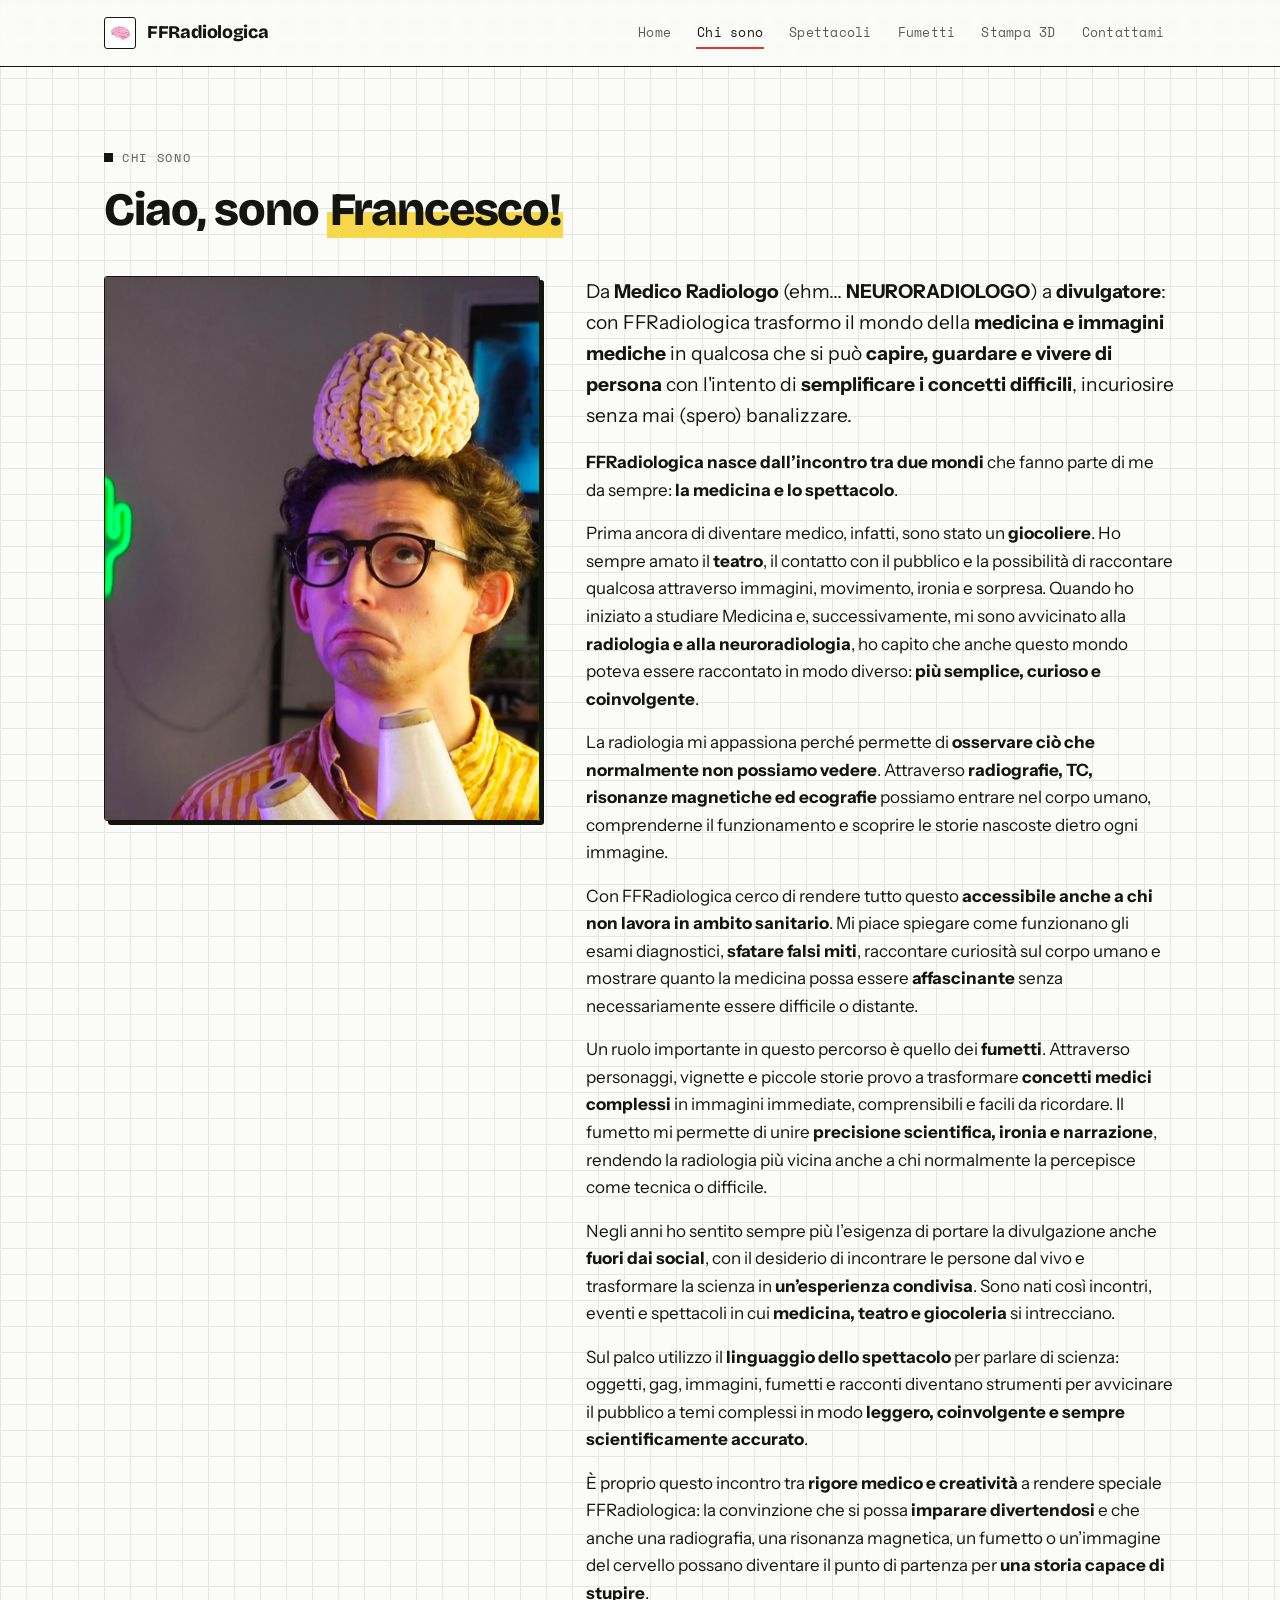
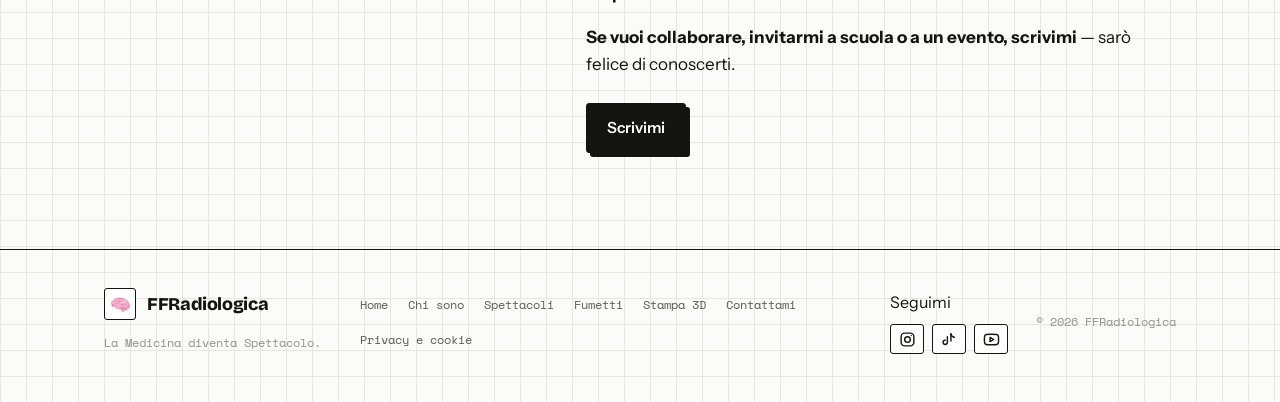
==== commit f74938ba: "Aggiornamento sito13.7.16" ====
--- a/chi-sono.html
+++ b/chi-sono.html
@@ -71,7 +71,7 @@
       <small>La Medicina diventa Spettacolo.</small>
     </div>
     <nav class="foot-nav" aria-label="Navigazione a pie di pagina">
-      <a href="index.html">Home</a><a href="chi-sono.html">Chi sono</a><a href="spettacoli.html">Spettacoli</a><a href="fumetti.html">Fumetti</a><a href="shop.html">Stampa 3D</a><a href="contatti.html">Contattami</a>
+      <a href="index.html">Home</a><a href="chi-sono.html">Chi sono</a><a href="spettacoli.html">Spettacoli</a><a href="fumetti.html">Fumetti</a><a href="shop.html">Stampa 3D</a><a href="contatti.html">Contattami</a><a href="privacy.html">Privacy e cookie</a>
     </nav>
     <nav class="foot-social" aria-label="Contatti social">
       <span>Seguimi</span>
--- a/style.css
+++ b/style.css
@@ -196,6 +196,8 @@
   .contact-card{background:#fff;border:1.5px solid var(--ink);border-radius:var(--radius);padding:30px}
   .contact-card h3{margin-bottom:6px}
   .contact-card>p{color:var(--ink-dim);font-size:.95rem}
+  .contact-note{border:1.5px solid var(--ink);border-left:5px solid var(--red);border-radius:var(--radius);padding:12px 14px;margin:18px 0 16px;color:var(--ink-dim);font-size:.92rem}
+  .contact-note strong{color:var(--ink)}
   .clink{display:flex;align-items:center;gap:14px;padding:14px 16px;border:1.5px solid var(--ink);border-radius:var(--radius);margin-top:12px;transition:transform .15s var(--ease),box-shadow .15s var(--ease)}
   .clink:hover{transform:translate(-2px,-2px);box-shadow:var(--shadow-sm)}
   .clink .ci{width:38px;height:38px;border-radius:var(--radius);border:1.5px solid var(--ink);display:grid;place-items:center;flex:0 0 auto}
@@ -206,17 +208,23 @@
     background:linear-gradient(transparent 54%, #F7D84A 54%) left bottom / 100% 100% no-repeat;
     padding:0 .05em;
   }
+  .legal-page{max-width:820px;background:#fff;border:1.5px solid var(--ink);border-radius:var(--radius);box-shadow:var(--shadow);padding:34px}
+  .legal-page h3{margin:28px 0 8px}
+  .legal-page h3:first-of-type{margin-top:0}
+  .legal-page p{color:var(--ink-dim)}
+  .legal-page a{border-bottom:1.5px solid var(--ink);color:var(--ink)}
+  .legal-date{font-family:"Space Mono",monospace;font-size:12px;color:var(--ink-faint)}
 
   /* ---------- Footer ---------- */
   footer{border-top:1.5px solid var(--ink);padding:38px 0 46px;margin-top:20px}
-  .foot{display:flex;justify-content:space-between;align-items:center;gap:22px;flex-wrap:wrap}
+  .foot{display:grid;grid-template-columns:minmax(220px,1fr) auto auto auto;align-items:center;gap:28px}
   .foot-nav{display:flex;gap:4px;flex-wrap:wrap}
   .foot-nav a{background:none;border:0;color:var(--ink-dim);cursor:pointer;font-family:"Space Mono",monospace;font-size:12px;padding:6px 8px;transition:color .18s}
   .foot-nav a:hover{color:var(--red)}
-  .foot-social{display:flex;align-items:center;gap:8px;flex-wrap:wrap;font-family:"Space Mono",monospace;font-size:12px}
-  .foot-social span{color:var(--ink-faint)}
-  .foot-social a{display:inline-flex;align-items:center;justify-content:center;min-width:34px;height:30px;border:1.5px solid var(--ink);border-radius:var(--radius);background:#fff;color:var(--ink);font-weight:700;transition:transform .15s var(--ease),box-shadow .15s var(--ease),color .15s var(--ease)}
-  .foot-social svg{width:17px;height:17px;stroke:currentColor}
+  .foot-social{display:grid;grid-template-columns:repeat(3,34px);gap:8px;font-family:"Space Mono",monospace;font-size:12px;align-items:center;justify-content:center}
+  .foot-social span{grid-column:1/-1;color:var(--ink);font-family:"Instrument Sans";font-size:1rem}
+  .foot-social a{display:grid;place-items:center;width:34px;height:30px;border:1.5px solid var(--ink);border-radius:var(--radius);background:#fff;color:var(--ink);transition:transform .15s var(--ease),box-shadow .15s var(--ease),color .15s var(--ease)}
+  .foot-social svg{display:block;width:17px;height:17px;stroke:currentColor}
   .foot-social a:hover{color:var(--red);transform:translate(-1px,-1px);box-shadow:var(--shadow-sm)}
   .foot small{color:var(--ink-faint);font-family:"Space Mono",monospace;font-size:11.5px}
 
@@ -238,6 +246,8 @@
     section{padding:54px 0}
     .banner{padding:28px}
     .wide-note{padding:24px}
+    .foot{grid-template-columns:1fr}
+    .foot-social{justify-content:start}
   }
   @media(min-width:861px) and (max-width:1040px){ .g-3{grid-template-columns:repeat(2,1fr)} }
 
